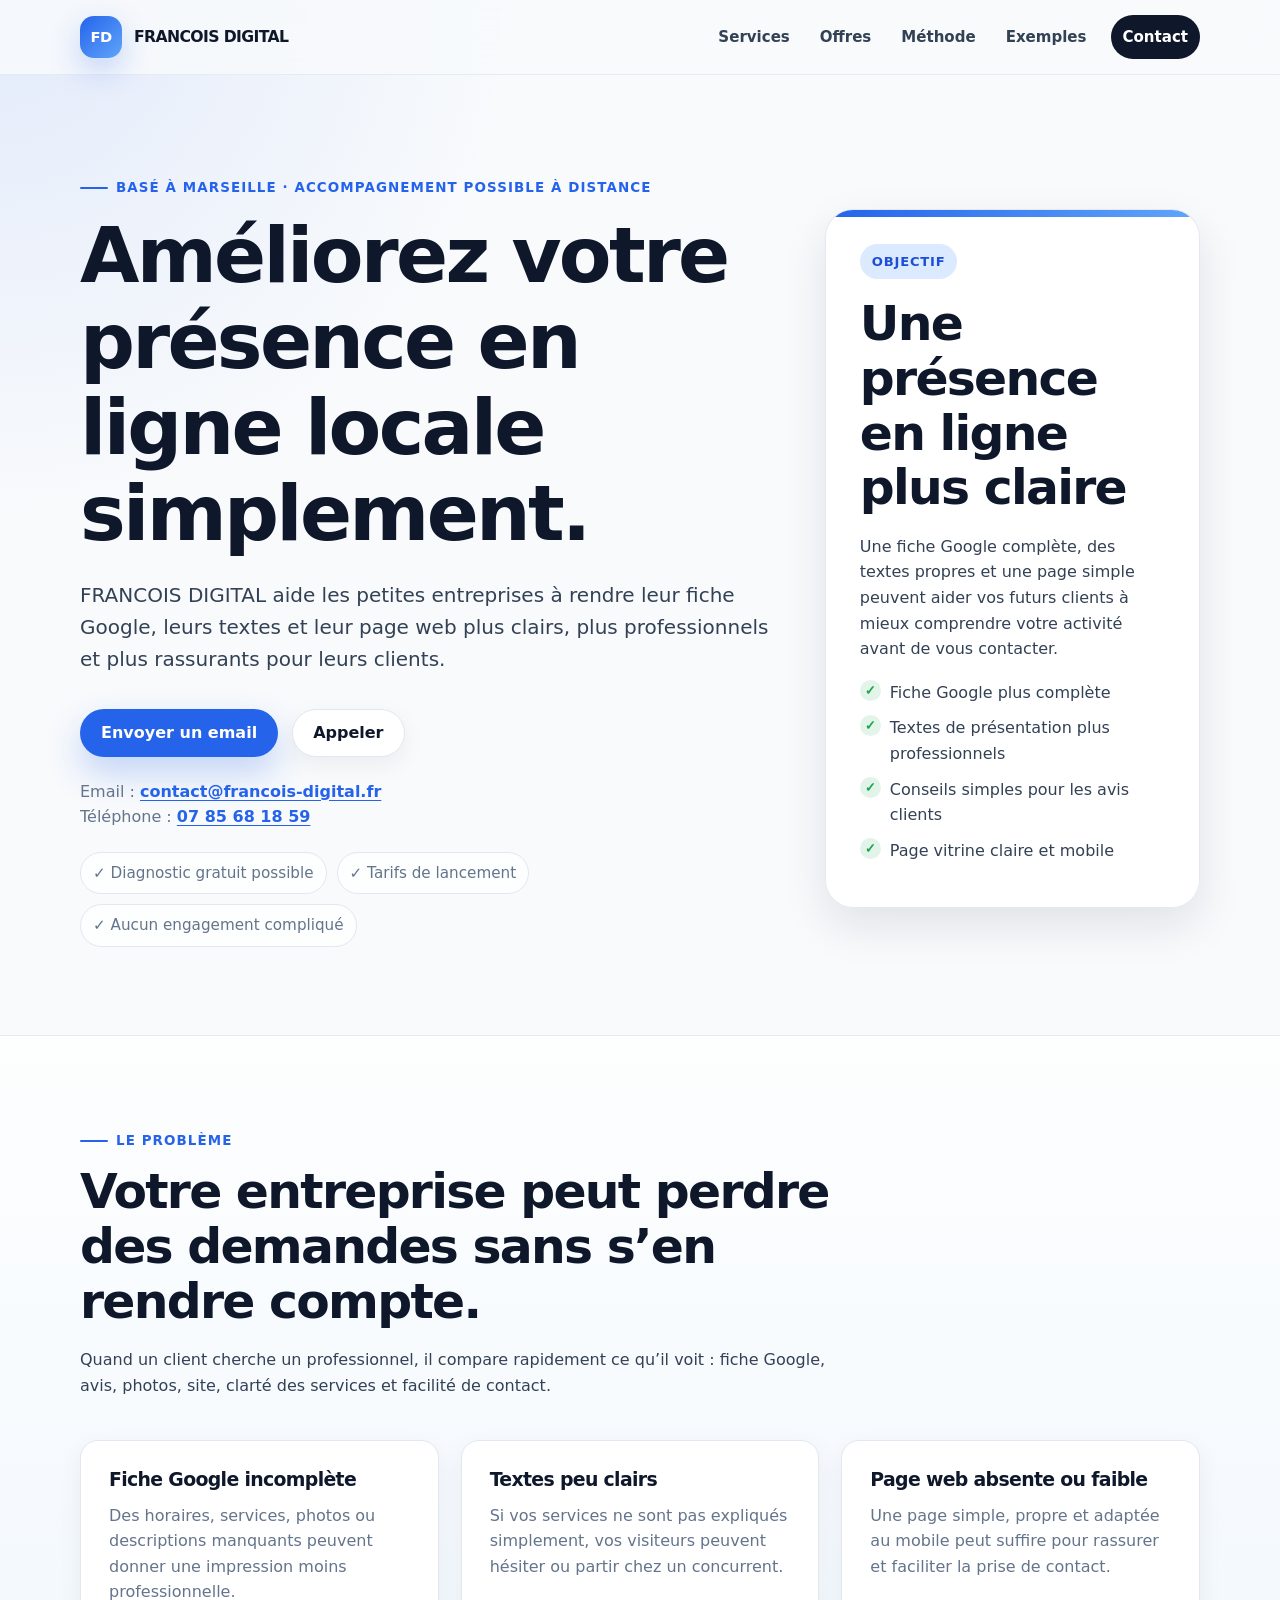
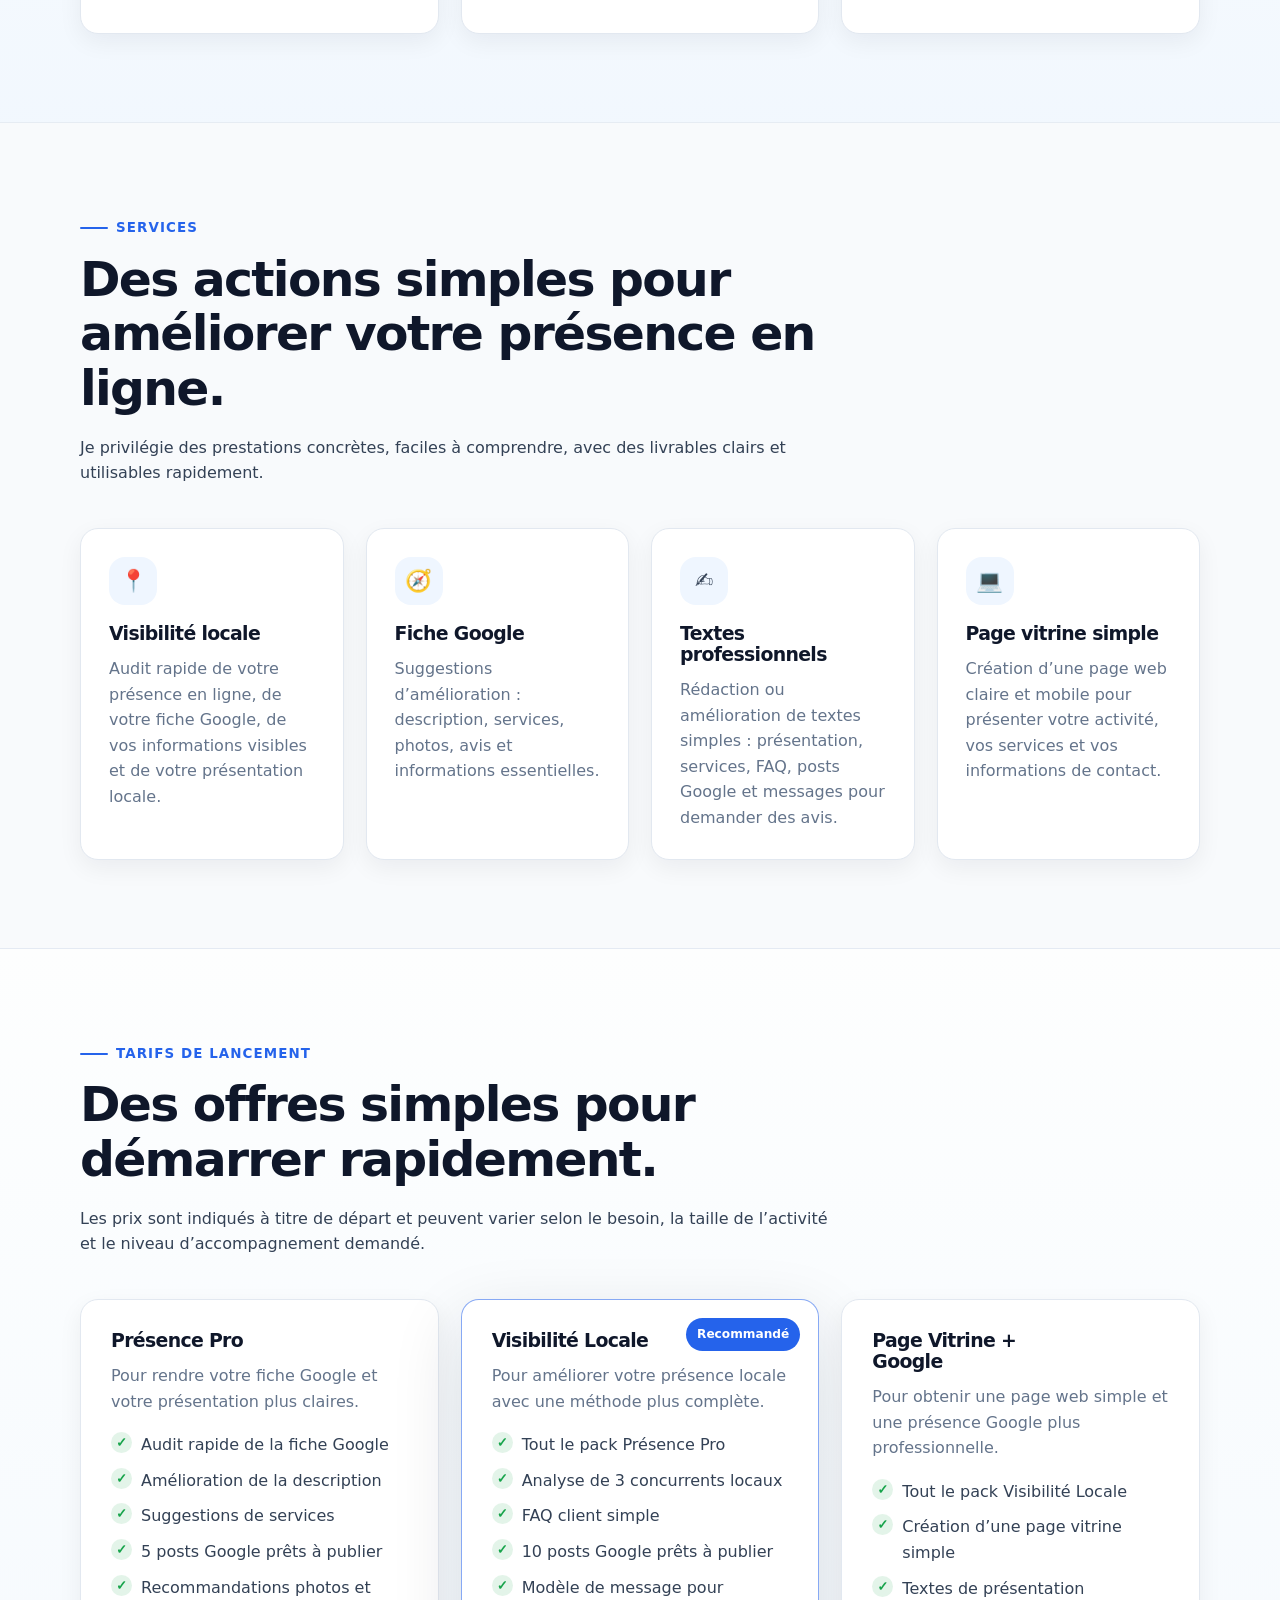
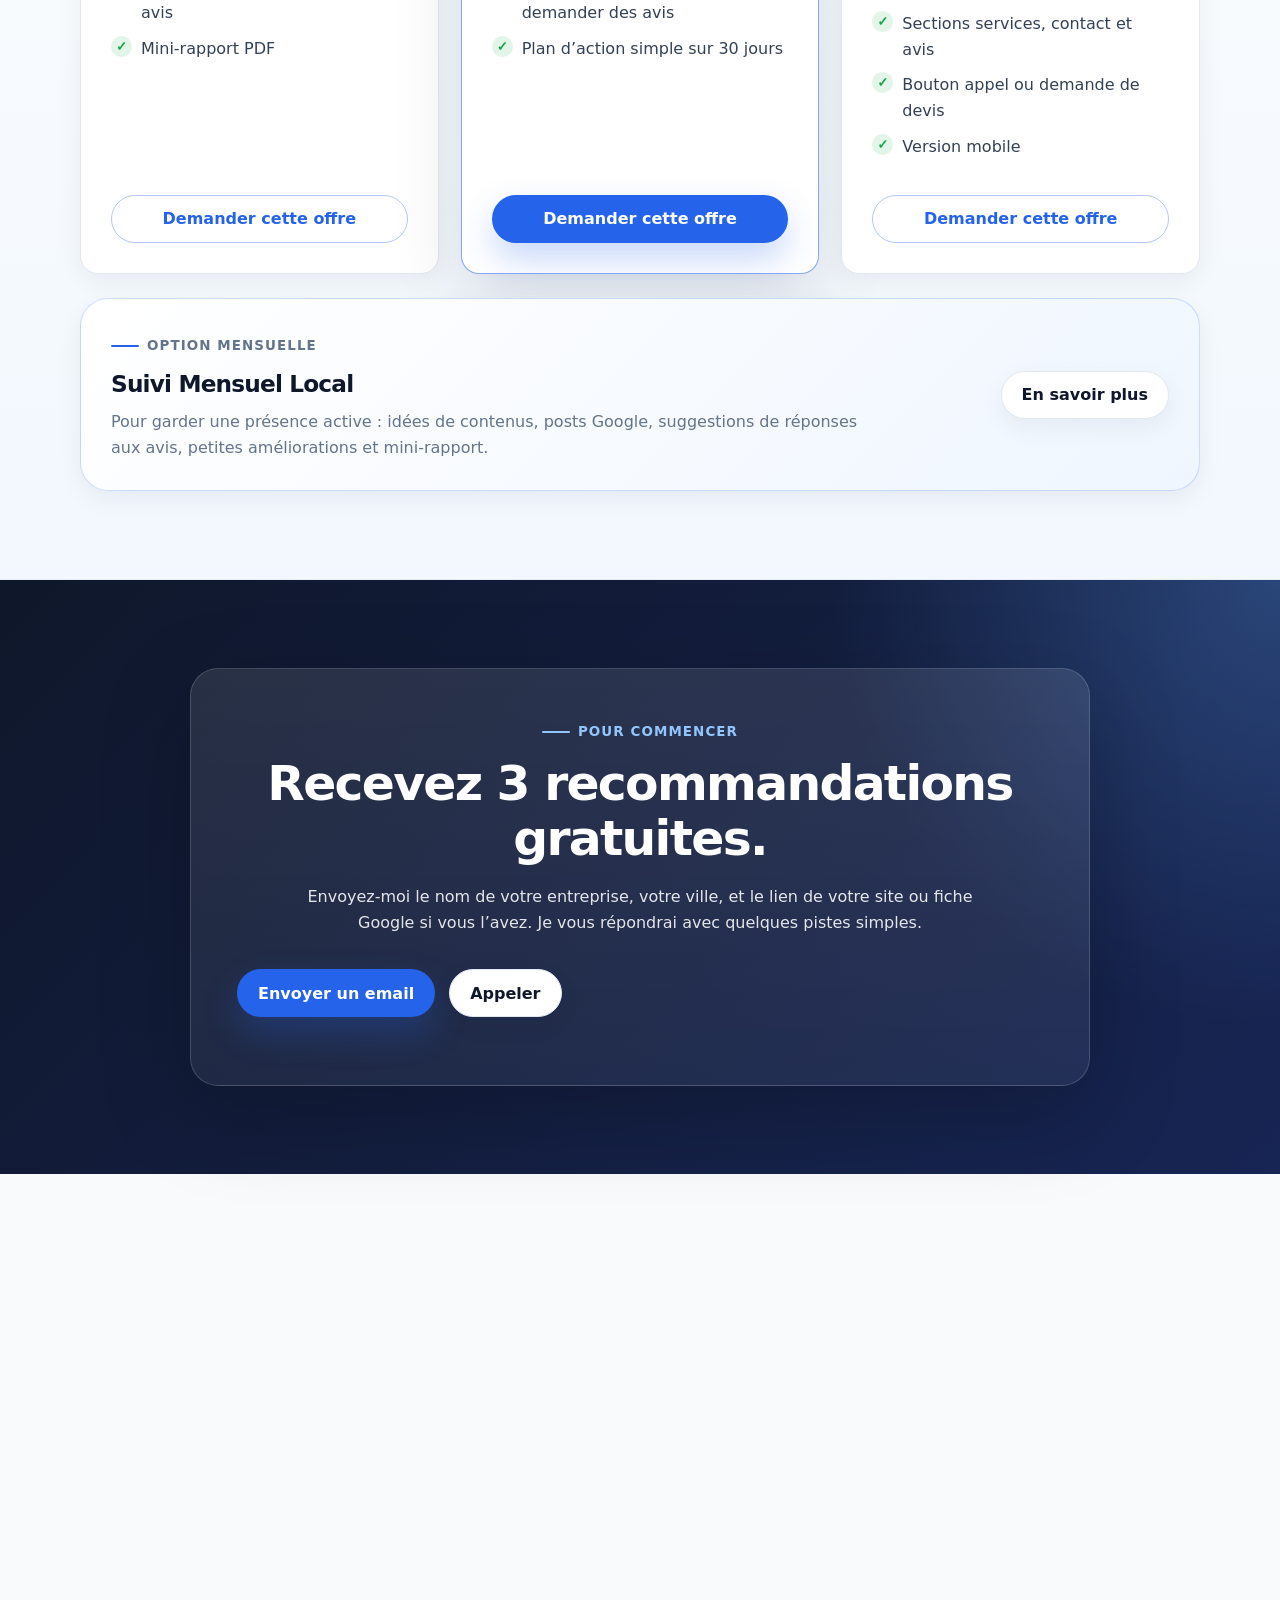
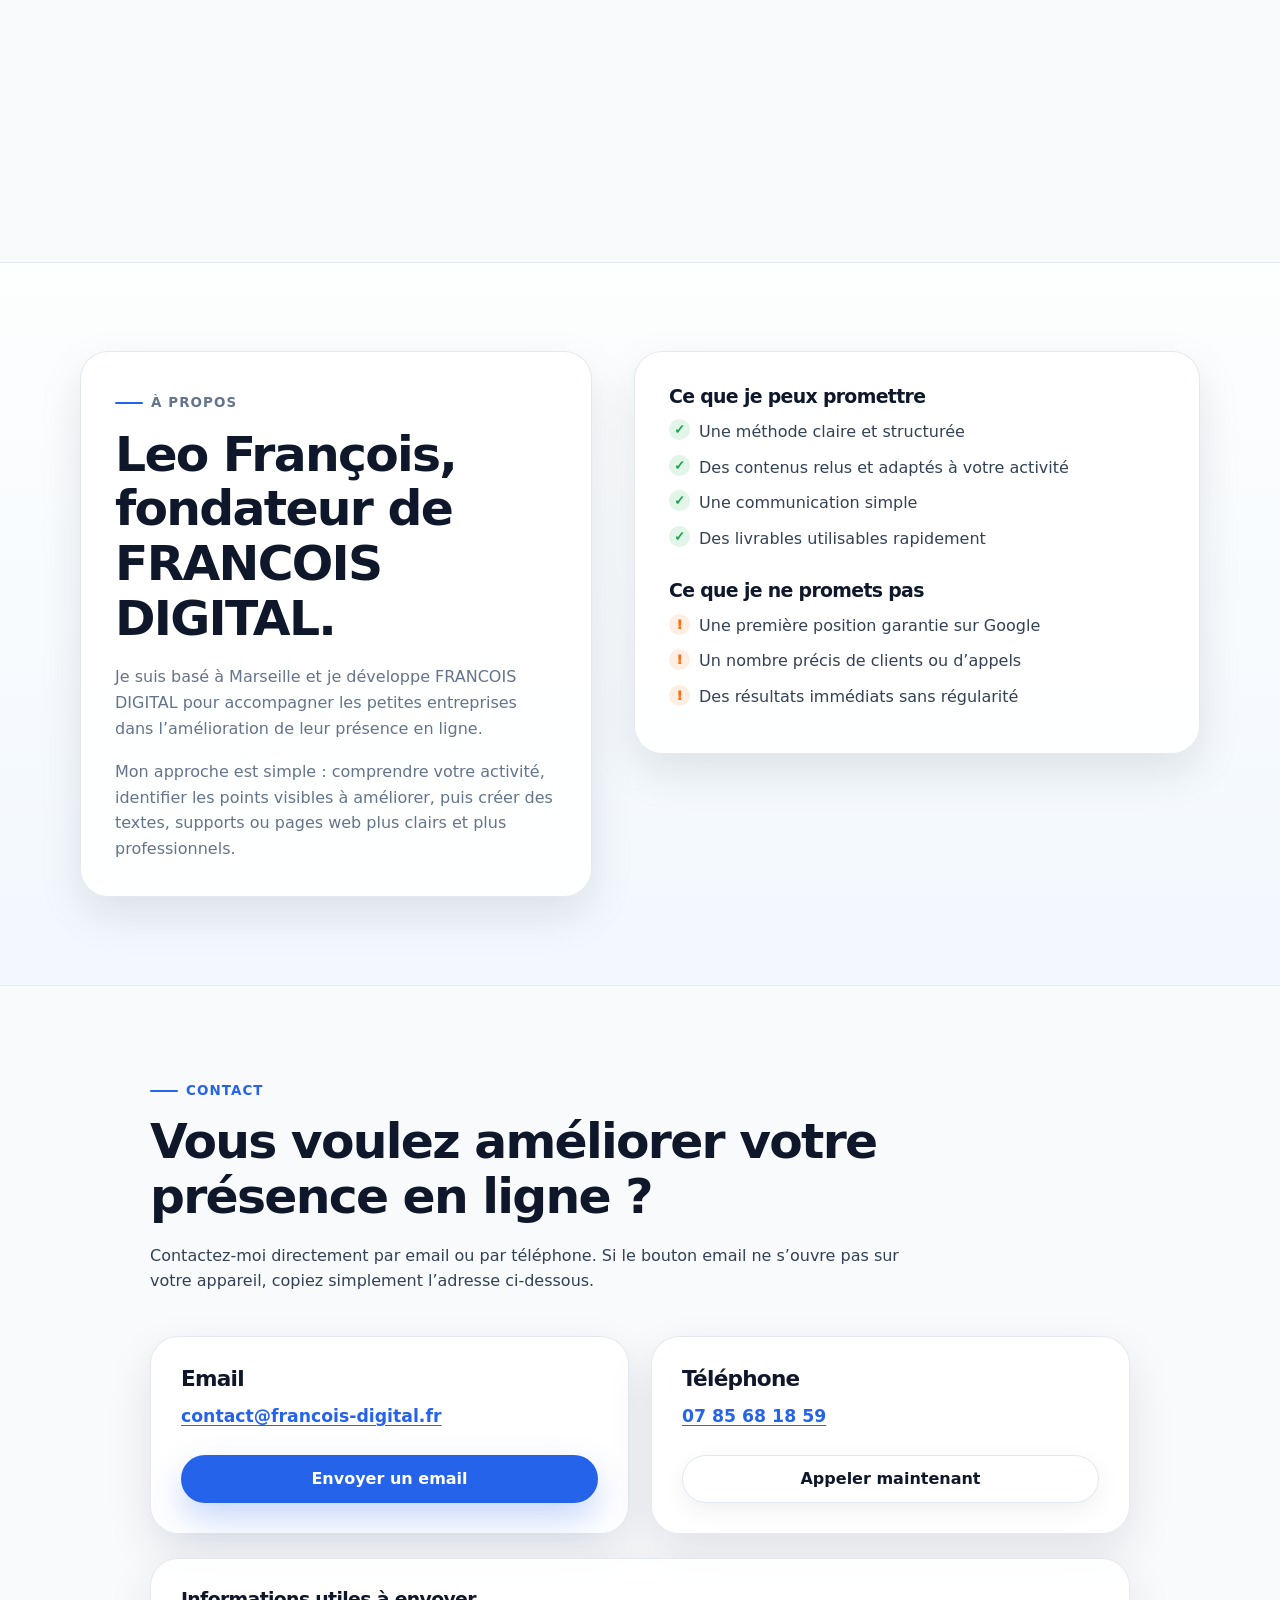
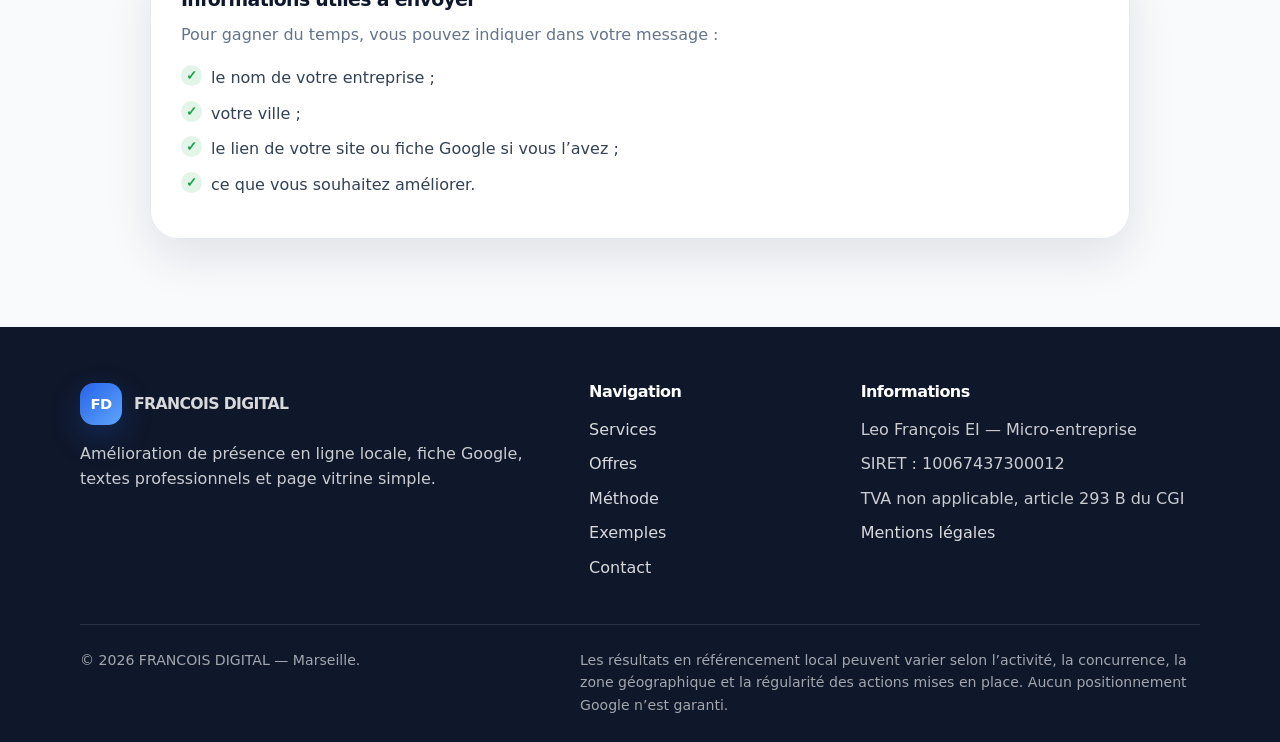
==== index.html @ fc45b823 "Add files via upload" ====
<!DOCTYPE html>
<html lang="fr">
<head>
  <meta charset="UTF-8" />
  <meta name="viewport" content="width=device-width, initial-scale=1.0" />

  <title>FRANCOIS DIGITAL — Présence en ligne locale à Marseille</title>

  <meta
    name="description"
    content="FRANCOIS DIGITAL aide les petites entreprises à améliorer leur présence en ligne locale : fiche Google, textes professionnels et page vitrine simple."
  />

  <meta
    name="keywords"
    content="FRANCOIS DIGITAL, visibilité locale Marseille, fiche Google Marseille, page vitrine Marseille, présence en ligne locale"
  />

  <meta name="author" content="Leo François EI - FRANCOIS DIGITAL" />
  <meta name="robots" content="index, follow" />

  <meta property="og:title" content="FRANCOIS DIGITAL — Présence en ligne locale" />
  <meta
    property="og:description"
    content="Fiche Google, textes professionnels et page vitrine simple pour petites entreprises."
  />
  <meta property="og:type" content="website" />
  <meta property="og:url" content="https://francois-digital.fr/" />
  <meta property="og:locale" content="fr_FR" />

  <link rel="canonical" href="https://francois-digital.fr/" />
  <link rel="stylesheet" href="style.css" />

  <script type="application/ld+json">
  {
    "@context": "https://schema.org",
    "@type": "ProfessionalService",
    "name": "FRANCOIS DIGITAL",
    "legalName": "Leo François EI",
    "url": "https://francois-digital.fr/",
    "email": "contact@francois-digital.fr",
    "telephone": "+33785681859",
    "address": {
      "@type": "PostalAddress",
      "addressLocality": "Marseille",
      "addressCountry": "FR"
    },
    "areaServed": [
      "Marseille",
      "Aix-en-Provence",
      "Aubagne",
      "France"
    ],
    "description": "FRANCOIS DIGITAL aide les petites entreprises à améliorer leur présence en ligne locale avec une fiche Google plus claire, des textes professionnels et une page vitrine simple.",
    "founder": {
      "@type": "Person",
      "name": "Leo François"
    },
    "priceRange": "€€"
  }
  </script>
</head>

<body>
  <header class="site-header" id="top">
    <div class="container header-content">
      <a href="#top" class="brand" aria-label="Retour en haut de page">
        <span class="brand-mark">FD</span>
        <span class="brand-text">FRANCOIS DIGITAL</span>
      </a>

      <button class="nav-toggle" aria-label="Ouvrir le menu" aria-expanded="false">
        <span></span>
        <span></span>
        <span></span>
      </button>

      <nav class="site-nav" aria-label="Navigation principale">
        <a href="#services">Services</a>
        <a href="#offres">Offres</a>
        <a href="#methode">Méthode</a>
        <a href="exemples.html">Exemples</a>
        <a href="#contact" class="nav-cta">Contact</a>
      </nav>
    </div>
  </header>

  <main>
    <!-- HERO -->
    <section class="hero section">
      <div class="container hero-grid">
        <div class="hero-content reveal">
          <p class="eyebrow">Basé à Marseille · Accompagnement possible à distance</p>

          <h1>Améliorez votre présence en ligne locale simplement.</h1>

          <p class="hero-subtitle">
            FRANCOIS DIGITAL aide les petites entreprises à rendre leur fiche Google,
            leurs textes et leur page web plus clairs, plus professionnels et plus rassurants
            pour leurs clients.
          </p>

          <div class="hero-actions">
            <a
              class="btn btn-primary"
              href="mailto:contact@francois-digital.fr"
            >
              Envoyer un email
            </a>

            <a
              class="btn btn-secondary"
              href="tel:+33785681859"
            >
              Appeler
            </a>
          </div>

          <p class="simple-contact">
            Email :
            <a href="mailto:contact@francois-digital.fr">contact@francois-digital.fr</a>
            <br />
            Téléphone :
            <a href="tel:+33785681859">07 85 68 18 59</a>
          </p>

          <div class="hero-note">
            <span>✓ Diagnostic gratuit possible</span>
            <span>✓ Tarifs de lancement</span>
            <span>✓ Aucun engagement compliqué</span>
          </div>
        </div>

        <div class="hero-card reveal">
          <div class="card-label">Objectif</div>

          <h2>Une présence en ligne plus claire</h2>

          <p>
            Une fiche Google complète, des textes propres et une page simple peuvent aider
            vos futurs clients à mieux comprendre votre activité avant de vous contacter.
          </p>

          <ul class="check-list">
            <li>Fiche Google plus complète</li>
            <li>Textes de présentation plus professionnels</li>
            <li>Conseils simples pour les avis clients</li>
            <li>Page vitrine claire et mobile</li>
          </ul>
        </div>
      </div>
    </section>

    <!-- PROBLEMES -->
    <section class="section section-light" id="problemes">
      <div class="container">
        <div class="section-heading reveal">
          <p class="eyebrow">Le problème</p>

          <h2>Votre entreprise peut perdre des demandes sans s’en rendre compte.</h2>

          <p>
            Quand un client cherche un professionnel, il compare rapidement ce qu’il voit :
            fiche Google, avis, photos, site, clarté des services et facilité de contact.
          </p>
        </div>

        <div class="grid-3">
          <article class="info-card reveal">
            <h3>Fiche Google incomplète</h3>
            <p>
              Des horaires, services, photos ou descriptions manquants peuvent donner
              une impression moins professionnelle.
            </p>
          </article>

          <article class="info-card reveal">
            <h3>Textes peu clairs</h3>
            <p>
              Si vos services ne sont pas expliqués simplement, vos visiteurs peuvent
              hésiter ou partir chez un concurrent.
            </p>
          </article>

          <article class="info-card reveal">
            <h3>Page web absente ou faible</h3>
            <p>
              Une page simple, propre et adaptée au mobile peut suffire pour rassurer
              et faciliter la prise de contact.
            </p>
          </article>
        </div>
      </div>
    </section>

    <!-- SERVICES -->
    <section class="section" id="services">
      <div class="container">
        <div class="section-heading reveal">
          <p class="eyebrow">Services</p>

          <h2>Des actions simples pour améliorer votre présence en ligne.</h2>

          <p>
            Je privilégie des prestations concrètes, faciles à comprendre,
            avec des livrables clairs et utilisables rapidement.
          </p>
        </div>

        <div class="services-grid">
          <article class="service-card reveal">
            <div class="icon">📍</div>
            <h3>Visibilité locale</h3>
            <p>
              Audit rapide de votre présence en ligne, de votre fiche Google,
              de vos informations visibles et de votre présentation locale.
            </p>
          </article>

          <article class="service-card reveal">
            <div class="icon">🧭</div>
            <h3>Fiche Google</h3>
            <p>
              Suggestions d’amélioration : description, services, photos, avis
              et informations essentielles.
            </p>
          </article>

          <article class="service-card reveal">
            <div class="icon">✍️</div>
            <h3>Textes professionnels</h3>
            <p>
              Rédaction ou amélioration de textes simples : présentation,
              services, FAQ, posts Google et messages pour demander des avis.
            </p>
          </article>

          <article class="service-card reveal">
            <div class="icon">💻</div>
            <h3>Page vitrine simple</h3>
            <p>
              Création d’une page web claire et mobile pour présenter votre activité,
              vos services et vos informations de contact.
            </p>
          </article>
        </div>
      </div>
    </section>

    <!-- OFFRES -->
    <section class="section section-light" id="offres">
      <div class="container">
        <div class="section-heading reveal">
          <p class="eyebrow">Tarifs de lancement</p>

          <h2>Des offres simples pour démarrer rapidement.</h2>

          <p>
            Les prix sont indiqués à titre de départ et peuvent varier selon le besoin,
            la taille de l’activité et le niveau d’accompagnement demandé.
          </p>
        </div>

        <div class="pricing-grid">
          <article class="pricing-card reveal">
            <div class="pricing-top">
              <h3>Présence Pro</h3>
              <p class="price"></p>
            </div>

            <p class="pricing-description">
              Pour rendre votre fiche Google et votre présentation plus claires.
            </p>

            <ul class="check-list">
              <li>Audit rapide de la fiche Google</li>
              <li>Amélioration de la description</li>
              <li>Suggestions de services</li>
              <li>5 posts Google prêts à publier</li>
              <li>Recommandations photos et avis</li>
              <li>Mini-rapport PDF</li>
            </ul>

            <a class="btn btn-outline" href="mailto:contact@francois-digital.fr">
              Demander cette offre
            </a>
          </article>

          <article class="pricing-card featured reveal">
            <div class="badge">Recommandé</div>

            <div class="pricing-top">
              <h3>Visibilité Locale</h3>
              <p class="price"></p>
            </div>

            <p class="pricing-description">
              Pour améliorer votre présence locale avec une méthode plus complète.
            </p>

            <ul class="check-list">
              <li>Tout le pack Présence Pro</li>
              <li>Analyse de 3 concurrents locaux</li>
              <li>FAQ client simple</li>
              <li>10 posts Google prêts à publier</li>
              <li>Modèle de message pour demander des avis</li>
              <li>Plan d’action simple sur 30 jours</li>
            </ul>

            <a class="btn btn-primary" href="mailto:contact@francois-digital.fr">
              Demander cette offre
            </a>
          </article>

          <article class="pricing-card reveal">
            <div class="pricing-top">
              <h3>Page Vitrine + Google</h3>
              <p class="price"></p>
            </div>

            <p class="pricing-description">
              Pour obtenir une page web simple et une présence Google plus professionnelle.
            </p>

            <ul class="check-list">
              <li>Tout le pack Visibilité Locale</li>
              <li>Création d’une page vitrine simple</li>
              <li>Textes de présentation</li>
              <li>Sections services, contact et avis</li>
              <li>Bouton appel ou demande de devis</li>
              <li>Version mobile</li>
            </ul>

            <a class="btn btn-outline" href="mailto:contact@francois-digital.fr">
              Demander cette offre
            </a>
          </article>
        </div>

        <div class="subscription-card reveal">
          <div>
            <p class="eyebrow">Option mensuelle</p>

            <h3>Suivi Mensuel Local</h3>

            <p>
              Pour garder une présence active : idées de contenus, posts Google,
              suggestions de réponses aux avis, petites améliorations et mini-rapport.
            </p>
          </div>

          <a class="btn btn-secondary" href="mailto:contact@francois-digital.fr">
            En savoir plus
          </a>
        </div>
      </div>
    </section>

    <!-- DIAGNOSTIC -->
    <section class="section cta-section" id="diagnostic">
      <div class="container">
        <div class="cta-box reveal">
          <p class="eyebrow">Pour commencer</p>

          <h2>Recevez 3 recommandations gratuites.</h2>

          <p>
            Envoyez-moi le nom de votre entreprise, votre ville, et le lien de votre site
            ou fiche Google si vous l’avez. Je vous répondrai avec quelques pistes simples.
          </p>

          <div class="cta-actions">
            <a class="btn btn-primary" href="mailto:contact@francois-digital.fr">
              Envoyer un email
            </a>

            <a class="btn btn-secondary" href="tel:+33785681859">
              Appeler
            </a>
          </div>
        </div>
      </div>
    </section>

    <!-- METHODE -->
    <section class="section" id="methode">
      <div class="container">
        <div class="section-heading reveal">
          <p class="eyebrow">Méthode</p>

          <h2>Une méthode simple et transparente.</h2>

          <p>
            L’objectif est de produire des livrables clairs, utiles et vérifiés,
            sans jargon inutile.
          </p>
        </div>

        <div class="steps">
          <article class="step reveal">
            <span>1</span>
            <h3>Diagnostic</h3>
            <p>
              J’observe votre présence en ligne : fiche Google, site, textes, avis
              et informations visibles.
            </p>
          </article>

          <article class="step reveal">
            <span>2</span>
            <h3>Recommandations</h3>
            <p>
              Je propose des améliorations simples : textes, structure, informations,
              avis, photos ou page vitrine.
            </p>
          </article>

          <article class="step reveal">
            <span>3</span>
            <h3>Production</h3>
            <p>
              Je prépare les contenus avec des outils digitaux, puis je vérifie
              manuellement la clarté et la cohérence.
            </p>
          </article>

          <article class="step reveal">
            <span>4</span>
            <h3>Livraison</h3>
            <p>
              Vous recevez des éléments prêts à utiliser : textes, posts, rapport,
              plan d’action ou page vitrine selon l’offre.
            </p>
          </article>
        </div>
      </div>
    </section>

    <!-- A PROPOS -->
    <section class="section section-light" id="apropos">
      <div class="container about-grid">
        <div class="about-card reveal">
          <p class="eyebrow">À propos</p>

          <h2>Leo François, fondateur de FRANCOIS DIGITAL.</h2>

          <p>
            Je suis basé à Marseille et je développe FRANCOIS DIGITAL pour accompagner
            les petites entreprises dans l’amélioration de leur présence en ligne.
          </p>

          <p>
            Mon approche est simple : comprendre votre activité, identifier les points
            visibles à améliorer, puis créer des textes, supports ou pages web plus clairs
            et plus professionnels.
          </p>
        </div>

        <div class="promise-card reveal">
          <h3>Ce que je peux promettre</h3>

          <ul class="check-list">
            <li>Une méthode claire et structurée</li>
            <li>Des contenus relus et adaptés à votre activité</li>
            <li>Une communication simple</li>
            <li>Des livrables utilisables rapidement</li>
          </ul>

          <h3>Ce que je ne promets pas</h3>

          <ul class="warning-list">
            <li>Une première position garantie sur Google</li>
            <li>Un nombre précis de clients ou d’appels</li>
            <li>Des résultats immédiats sans régularité</li>
          </ul>
        </div>
      </div>
    </section>

    <!-- CONTACT -->
    <section class="section" id="contact">
      <div class="container contact-simple">
        <div class="section-heading reveal">
          <p class="eyebrow">Contact</p>

          <h2>Vous voulez améliorer votre présence en ligne ?</h2>

          <p>
            Contactez-moi directement par email ou par téléphone. Si le bouton email
            ne s’ouvre pas sur votre appareil, copiez simplement l’adresse ci-dessous.
          </p>
        </div>

        <div class="contact-cards">
          <article class="contact-card reveal">
            <h3>Email</h3>

            <p>
              <a href="mailto:contact@francois-digital.fr">
                contact@francois-digital.fr
              </a>
            </p>

            <a class="btn btn-primary" href="mailto:contact@francois-digital.fr">
              Envoyer un email
            </a>
          </article>

          <article class="contact-card reveal">
            <h3>Téléphone</h3>

            <p>
              <a href="tel:+33785681859">
                07 85 68 18 59
              </a>
            </p>

            <a class="btn btn-secondary" href="tel:+33785681859">
              Appeler maintenant
            </a>
          </article>
        </div>

        <div class="email-help reveal">
          <h3>Informations utiles à envoyer</h3>

          <p>
            Pour gagner du temps, vous pouvez indiquer dans votre message :
          </p>

          <ul class="check-list">
            <li>le nom de votre entreprise ;</li>
            <li>votre ville ;</li>
            <li>le lien de votre site ou fiche Google si vous l’avez ;</li>
            <li>ce que vous souhaitez améliorer.</li>
          </ul>
        </div>
      </div>
    </section>
  </main>

  <footer class="site-footer">
    <div class="container footer-grid">
      <div>
        <a href="#top" class="brand footer-brand">
          <span class="brand-mark">FD</span>
          <span class="brand-text">FRANCOIS DIGITAL</span>
        </a>

        <p>
          Amélioration de présence en ligne locale, fiche Google,
          textes professionnels et page vitrine simple.
        </p>
      </div>

      <div>
        <h3>Navigation</h3>

        <ul>
          <li><a href="#services">Services</a></li>
          <li><a href="#offres">Offres</a></li>
          <li><a href="#methode">Méthode</a></li>
          <li><a href="exemples.html">Exemples</a></li>
          <li><a href="#contact">Contact</a></li>
        </ul>
      </div>

      <div>
        <h3>Informations</h3>

        <ul>
          <li>Leo François EI — Micro-entreprise</li>
          <li>SIRET : 10067437300012</li>
          <li>TVA non applicable, article 293 B du CGI</li>
          <li><a href="mentions-legales.html">Mentions légales</a></li>
        </ul>
      </div>
    </div>

    <div class="container footer-bottom">
      <p>
        © 2026 FRANCOIS DIGITAL — Marseille.
      </p>

      <p>
        Les résultats en référencement local peuvent varier selon l’activité,
        la concurrence, la zone géographique et la régularité des actions mises en place.
        Aucun positionnement Google n’est garanti.
      </p>
    </div>
  </footer>

  <button class="back-to-top" aria-label="Retour en haut de page">
    ↑
  </button>

  <script src="script.js"></script>
</body>
</html>
---- style.css ----
/* ================================
   FRANCOIS DIGITAL — style.css simplifié
   Site vitrine léger : email + appel uniquement
   ================================ */

/* ---------- Variables ---------- */

:root {
  --color-bg: #f8fafc;
  --color-surface: #ffffff;
  --color-surface-soft: #eff6ff;
  --color-primary: #2563eb;
  --color-primary-dark: #1d4ed8;
  --color-primary-soft: #dbeafe;
  --color-dark: #0f172a;
  --color-text: #334155;
  --color-muted: #64748b;
  --color-border: #e2e8f0;
  --color-warning: #f97316;
  --color-success: #16a34a;

  --shadow-sm: 0 8px 24px rgba(15, 23, 42, 0.06);
  --shadow-md: 0 18px 45px rgba(15, 23, 42, 0.1);
  --shadow-lg: 0 24px 70px rgba(15, 23, 42, 0.14);

  --radius-sm: 12px;
  --radius-md: 18px;
  --radius-lg: 28px;
  --radius-pill: 999px;

  --container: 1120px;
  --transition: 180ms ease;
}

/* ---------- Reset simple ---------- */

*,
*::before,
*::after {
  box-sizing: border-box;
}

html {
  scroll-behavior: smooth;
  -webkit-text-size-adjust: 100%;
}

body {
  margin: 0;
  font-family:
    Inter,
    ui-sans-serif,
    system-ui,
    -apple-system,
    BlinkMacSystemFont,
    "Segoe UI",
    Roboto,
    Arial,
    sans-serif;
  background:
    radial-gradient(circle at top left, rgba(37, 99, 235, 0.1), transparent 32rem),
    var(--color-bg);
  color: var(--color-text);
  line-height: 1.6;
  font-size: 16px;
}

img,
svg,
video,
canvas {
  max-width: 100%;
  display: block;
}

button,
input,
textarea {
  font: inherit;
}

button {
  cursor: pointer;
}

a {
  color: inherit;
  text-decoration: none;
}

p,
h1,
h2,
h3,
ul {
  margin-top: 0;
}

p:last-child,
ul:last-child {
  margin-bottom: 0;
}

::selection {
  background: var(--color-primary);
  color: #ffffff;
}

/* ---------- Layout global ---------- */

.container {
  width: min(100% - 32px, var(--container));
  margin-inline: auto;
}

.section {
  padding: 88px 0;
}

.section-light {
  background:
    linear-gradient(180deg, rgba(255, 255, 255, 0.7), rgba(239, 246, 255, 0.7));
  border-top: 1px solid rgba(226, 232, 240, 0.8);
  border-bottom: 1px solid rgba(226, 232, 240, 0.8);
}

.section-heading {
  max-width: 760px;
  margin-bottom: 42px;
}

.eyebrow {
  display: inline-flex;
  align-items: center;
  gap: 8px;
  margin-bottom: 14px;
  color: var(--color-primary);
  font-size: 0.84rem;
  font-weight: 800;
  text-transform: uppercase;
  letter-spacing: 0.08em;
}

.eyebrow::before {
  content: "";
  width: 28px;
  height: 2px;
  border-radius: var(--radius-pill);
  background: var(--color-primary);
}

h1,
h2,
h3 {
  color: var(--color-dark);
  line-height: 1.12;
  letter-spacing: -0.035em;
}

h1 {
  margin-bottom: 22px;
  font-size: clamp(2.35rem, 7vw, 4.8rem);
  max-width: 860px;
}

h2 {
  margin-bottom: 18px;
  font-size: clamp(1.9rem, 4vw, 3.05rem);
}

h3 {
  margin-bottom: 12px;
  font-size: 1.18rem;
}

p {
  margin-bottom: 18px;
}

strong {
  color: var(--color-dark);
}

/* ---------- Header ---------- */

.site-header {
  position: sticky;
  top: 0;
  z-index: 50;
  background: rgba(248, 250, 252, 0.88);
  border-bottom: 1px solid rgba(226, 232, 240, 0.85);
  backdrop-filter: blur(18px);
  -webkit-backdrop-filter: blur(18px);
}

.header-content {
  min-height: 74px;
  display: flex;
  align-items: center;
  justify-content: space-between;
  gap: 24px;
}

.brand {
  display: inline-flex;
  align-items: center;
  gap: 12px;
  color: var(--color-dark);
  font-weight: 900;
  letter-spacing: -0.04em;
}

.brand-mark {
  width: 42px;
  height: 42px;
  display: grid;
  place-items: center;
  flex: 0 0 auto;
  border-radius: 14px;
  background: linear-gradient(135deg, var(--color-primary), #60a5fa);
  color: #ffffff;
  font-size: 0.92rem;
  box-shadow: 0 12px 30px rgba(37, 99, 235, 0.25);
}

.brand-text {
  font-size: 0.98rem;
  white-space: nowrap;
}

.site-nav {
  display: flex;
  align-items: center;
  gap: 6px;
}

.site-nav a {
  padding: 10px 12px;
  border-radius: var(--radius-pill);
  color: var(--color-text);
  font-size: 0.94rem;
  font-weight: 700;
  transition:
    color var(--transition),
    background var(--transition);
}

.site-nav a:hover,
.site-nav a:focus-visible {
  color: var(--color-primary);
  background: var(--color-primary-soft);
  outline: none;
}

.site-nav .nav-cta {
  margin-left: 6px;
  background: var(--color-dark);
  color: #ffffff;
}

.site-nav .nav-cta:hover,
.site-nav .nav-cta:focus-visible {
  background: var(--color-primary);
  color: #ffffff;
}

/* ---------- Menu mobile ---------- */

.nav-toggle {
  display: none;
  width: 46px;
  height: 46px;
  border: 1px solid var(--color-border);
  border-radius: 14px;
  background: var(--color-surface);
  padding: 10px;
  box-shadow: var(--shadow-sm);
}

.nav-toggle span {
  display: block;
  width: 100%;
  height: 2px;
  margin: 5px 0;
  border-radius: var(--radius-pill);
  background: var(--color-dark);
  transition:
    transform var(--transition),
    opacity var(--transition);
}

.nav-toggle.is-open span:nth-child(1) {
  transform: translateY(7px) rotate(45deg);
}

.nav-toggle.is-open span:nth-child(2) {
  opacity: 0;
}

.nav-toggle.is-open span:nth-child(3) {
  transform: translateY(-7px) rotate(-45deg);
}

/* ---------- Boutons ---------- */

.btn {
  display: inline-flex;
  align-items: center;
  justify-content: center;
  min-height: 48px;
  padding: 13px 20px;
  border: 1px solid transparent;
  border-radius: var(--radius-pill);
  font-weight: 850;
  line-height: 1.1;
  text-align: center;
  transition:
    transform var(--transition),
    box-shadow var(--transition),
    background var(--transition),
    border-color var(--transition),
    color var(--transition);
}

.btn:hover,
.btn:focus-visible {
  transform: translateY(-2px);
  outline: none;
}

.btn-primary {
  background: var(--color-primary);
  color: #ffffff;
  box-shadow: 0 16px 34px rgba(37, 99, 235, 0.25);
}

.btn-primary:hover,
.btn-primary:focus-visible {
  background: var(--color-primary-dark);
  box-shadow: 0 18px 40px rgba(37, 99, 235, 0.35);
}

.btn-secondary {
  background: var(--color-surface);
  color: var(--color-dark);
  border-color: var(--color-border);
  box-shadow: var(--shadow-sm);
}

.btn-secondary:hover,
.btn-secondary:focus-visible {
  border-color: var(--color-primary);
  color: var(--color-primary);
  box-shadow: var(--shadow-md);
}

.btn-outline {
  background: transparent;
  color: var(--color-primary);
  border-color: rgba(37, 99, 235, 0.35);
}

.btn-outline:hover,
.btn-outline:focus-visible {
  background: var(--color-primary);
  color: #ffffff;
  border-color: var(--color-primary);
}

/* ---------- Hero ---------- */

.hero {
  padding: 96px 0 88px;
}

.hero-grid {
  display: grid;
  grid-template-columns: minmax(0, 1.3fr) minmax(320px, 0.7fr);
  gap: 48px;
  align-items: center;
}

.hero-subtitle {
  max-width: 720px;
  color: var(--color-text);
  font-size: clamp(1.04rem, 2vw, 1.25rem);
}

.hero-actions,
.cta-actions {
  display: flex;
  flex-wrap: wrap;
  gap: 14px;
  margin: 34px 0 22px;
}

.simple-contact {
  margin: 0 0 22px;
  color: var(--color-muted);
}

.simple-contact a {
  color: var(--color-primary);
  font-weight: 800;
  text-decoration: underline;
  text-underline-offset: 3px;
}

.hero-note {
  display: flex;
  flex-wrap: wrap;
  gap: 10px;
  color: var(--color-muted);
  font-size: 0.95rem;
}

.hero-note span {
  display: inline-flex;
  align-items: center;
  padding: 8px 12px;
  border: 1px solid var(--color-border);
  border-radius: var(--radius-pill);
  background: rgba(255, 255, 255, 0.78);
}

.hero-card,
.about-card,
.promise-card,
.cta-box,
.contact-card,
.email-help {
  border: 1px solid rgba(226, 232, 240, 0.92);
  background: rgba(255, 255, 255, 0.9);
  border-radius: var(--radius-lg);
  box-shadow: var(--shadow-md);
}

.hero-card {
  position: relative;
  overflow: hidden;
  padding: 34px;
}

.hero-card::before {
  content: "";
  position: absolute;
  inset: 0 0 auto 0;
  height: 7px;
  background: linear-gradient(90deg, var(--color-primary), #60a5fa);
}

.card-label {
  display: inline-flex;
  margin-bottom: 18px;
  padding: 7px 12px;
  border-radius: var(--radius-pill);
  background: var(--color-primary-soft);
  color: var(--color-primary-dark);
  font-size: 0.82rem;
  font-weight: 850;
  text-transform: uppercase;
  letter-spacing: 0.06em;
}

/* ---------- Cards générales ---------- */

.grid-3 {
  display: grid;
  grid-template-columns: repeat(3, 1fr);
  gap: 22px;
}

.info-card,
.service-card,
.pricing-card,
.step {
  border: 1px solid var(--color-border);
  background: var(--color-surface);
  border-radius: var(--radius-md);
  box-shadow: var(--shadow-sm);
}

.info-card {
  padding: 28px;
}

.info-card p {
  color: var(--color-muted);
}

.services-grid {
  display: grid;
  grid-template-columns: repeat(4, 1fr);
  gap: 22px;
}

.service-card {
  padding: 28px;
  transition:
    transform var(--transition),
    box-shadow var(--transition),
    border-color var(--transition);
}

.service-card:hover {
  transform: translateY(-4px);
  border-color: rgba(37, 99, 235, 0.35);
  box-shadow: var(--shadow-md);
}

.service-card .icon {
  width: 48px;
  height: 48px;
  display: grid;
  place-items: center;
  margin-bottom: 18px;
  border-radius: 16px;
  background: var(--color-surface-soft);
  font-size: 1.35rem;
}

.service-card p {
  color: var(--color-muted);
}

/* ---------- Listes ---------- */

.check-list,
.warning-list {
  padding-left: 0;
  list-style: none;
}

.check-list li,
.warning-list li {
  position: relative;
  margin-bottom: 10px;
  padding-left: 30px;
}

.check-list li::before {
  content: "✓";
  position: absolute;
  left: 0;
  top: 0;
  width: 21px;
  height: 21px;
  display: grid;
  place-items: center;
  border-radius: 50%;
  background: rgba(22, 163, 74, 0.12);
  color: var(--color-success);
  font-size: 0.82rem;
  font-weight: 950;
}

.warning-list li::before {
  content: "!";
  position: absolute;
  left: 0;
  top: 1px;
  width: 21px;
  height: 21px;
  display: grid;
  place-items: center;
  border-radius: 50%;
  background: rgba(249, 115, 22, 0.12);
  color: var(--color-warning);
  font-size: 0.82rem;
  font-weight: 950;
}

/* ---------- Offres ---------- */

.pricing-grid {
  display: grid;
  grid-template-columns: repeat(3, 1fr);
  gap: 22px;
  align-items: stretch;
}

.pricing-card {
  position: relative;
  display: flex;
  flex-direction: column;
  padding: 30px;
}

.pricing-card.featured {
  border-color: rgba(37, 99, 235, 0.55);
  box-shadow: var(--shadow-lg);
  transform: translateY(-8px);
}

.badge {
  position: absolute;
  top: 18px;
  right: 18px;
  padding: 7px 11px;
  border-radius: var(--radius-pill);
  background: var(--color-primary);
  color: #ffffff;
  font-size: 0.76rem;
  font-weight: 850;
}

.pricing-top {
  padding-right: 92px;
}

.price {
  margin-bottom: 18px;
  color: var(--color-primary);
  font-size: 1.65rem;
  font-weight: 950;
  letter-spacing: -0.04em;
}

.pricing-description {
  color: var(--color-muted);
}

.pricing-card .check-list {
  margin-bottom: 26px;
}

.pricing-card .btn {
  margin-top: auto;
}

.subscription-card {
  display: flex;
  align-items: center;
  justify-content: space-between;
  gap: 28px;
  margin-top: 24px;
  padding: 30px;
  border: 1px solid rgba(37, 99, 235, 0.22);
  border-radius: var(--radius-lg);
  background: linear-gradient(135deg, #ffffff, var(--color-surface-soft));
  box-shadow: var(--shadow-sm);
}

.subscription-card h3 {
  font-size: 1.45rem;
}

.subscription-card p {
  max-width: 780px;
  color: var(--color-muted);
}

/* ---------- CTA ---------- */

.cta-section {
  background:
    radial-gradient(circle at top right, rgba(96, 165, 250, 0.28), transparent 28rem),
    linear-gradient(135deg, #0f172a, #172554);
  color: rgba(255, 255, 255, 0.88);
}

.cta-box {
  max-width: 900px;
  margin-inline: auto;
  padding: 46px;
  text-align: center;
  background:
    linear-gradient(180deg, rgba(255, 255, 255, 0.1), rgba(255, 255, 255, 0.06));
  border-color: rgba(255, 255, 255, 0.16);
  box-shadow: 0 28px 90px rgba(0, 0, 0, 0.22);
}

.cta-box .eyebrow {
  color: #93c5fd;
}

.cta-box .eyebrow::before {
  background: #93c5fd;
}

.cta-box h2 {
  color: #ffffff;
}

.cta-box p {
  max-width: 680px;
  margin-inline: auto;
}

.cta-box .btn-secondary {
  background: #ffffff;
}

/* ---------- Méthode ---------- */

.steps {
  display: grid;
  grid-template-columns: repeat(4, 1fr);
  gap: 20px;
}

.step {
  padding: 26px;
}

.step span {
  width: 42px;
  height: 42px;
  display: grid;
  place-items: center;
  margin-bottom: 18px;
  border-radius: 14px;
  background: var(--color-primary);
  color: #ffffff;
  font-weight: 950;
  box-shadow: 0 14px 30px rgba(37, 99, 235, 0.25);
}

.step p {
  color: var(--color-muted);
}

/* ---------- À propos ---------- */

.about-grid {
  display: grid;
  grid-template-columns: 0.95fr 1.05fr;
  gap: 42px;
  align-items: start;
}

.about-card,
.promise-card {
  padding: 34px;
}

.about-card p,
.promise-card p {
  color: var(--color-muted);
}

.promise-card h3:not(:first-child) {
  margin-top: 28px;
}

/* ---------- Contact simple ---------- */

.contact-simple {
  max-width: 980px;
}

.contact-cards {
  display: grid;
  grid-template-columns: repeat(2, 1fr);
  gap: 22px;
  margin-bottom: 24px;
}

.contact-card {
  padding: 30px;
}

.contact-card h3 {
  font-size: 1.35rem;
}

.contact-card p {
  margin-bottom: 24px;
  color: var(--color-muted);
  word-break: break-word;
}

.contact-card p a {
  color: var(--color-primary);
  font-size: 1.08rem;
  font-weight: 900;
  text-decoration: underline;
  text-underline-offset: 3px;
}

.contact-card .btn {
  width: 100%;
}

.email-help {
  padding: 30px;
}

.email-help p {
  color: var(--color-muted);
}

/* ---------- Footer ---------- */

.site-footer {
  padding: 56px 0 26px;
  background: var(--color-dark);
  color: rgba(255, 255, 255, 0.78);
}

.footer-grid {
  display: grid;
  grid-template-columns: 1.4fr 0.7fr 1fr;
  gap: 34px;
  padding-bottom: 34px;
}

.footer-brand {
  margin-bottom: 16px;
  color: #ffffff;
}

.site-footer h3 {
  margin-bottom: 16px;
  color: #ffffff;
  font-size: 1rem;
}

.site-footer ul {
  padding-left: 0;
  list-style: none;
}

.site-footer li {
  margin-bottom: 9px;
}

.site-footer a {
  color: rgba(255, 255, 255, 0.84);
}

.site-footer a:hover,
.site-footer a:focus-visible {
  color: #ffffff;
  text-decoration: underline;
  outline: none;
}

.footer-bottom {
  display: flex;
  justify-content: space-between;
  gap: 24px;
  padding-top: 24px;
  border-top: 1px solid rgba(255, 255, 255, 0.12);
  color: rgba(255, 255, 255, 0.62);
  font-size: 0.88rem;
}

.footer-bottom p {
  max-width: 620px;
  margin: 0;
}

/* ---------- Bouton retour haut ---------- */

.back-to-top {
  position: fixed;
  right: 18px;
  bottom: 18px;
  z-index: 45;
  width: 46px;
  height: 46px;
  display: grid;
  place-items: center;
  border: 0;
  border-radius: 50%;
  background: var(--color-primary);
  color: #ffffff;
  font-size: 1.2rem;
  font-weight: 950;
  box-shadow: 0 16px 36px rgba(37, 99, 235, 0.32);
  opacity: 0;
  pointer-events: none;
  transform: translateY(10px);
  transition:
    opacity var(--transition),
    transform var(--transition),
    background var(--transition);
}

.back-to-top.is-visible {
  opacity: 1;
  pointer-events: auto;
  transform: translateY(0);
}

.back-to-top:hover,
.back-to-top:focus-visible {
  background: var(--color-primary-dark);
  outline: none;
}

/* ---------- Animations légères ---------- */

.reveal {
  opacity: 0;
  transform: translateY(18px);
  transition:
    opacity 520ms ease,
    transform 520ms ease;
}

.reveal.is-visible {
  opacity: 1;
  transform: translateY(0);
}

/* ---------- Accessibilité ---------- */

:focus-visible {
  outline: 3px solid rgba(37, 99, 235, 0.35);
  outline-offset: 3px;
}

@media (prefers-reduced-motion: reduce) {
  html {
    scroll-behavior: auto;
  }

  *,
  *::before,
  *::after {
    animation-duration: 0.001ms !important;
    animation-iteration-count: 1 !important;
    scroll-behavior: auto !important;
    transition-duration: 0.001ms !important;
  }

  .reveal {
    opacity: 1;
    transform: none;
  }
}

/* ---------- Responsive tablette ---------- */

@media (max-width: 980px) {
  .section {
    padding: 72px 0;
  }

  .hero {
    padding: 76px 0 72px;
  }

  .hero-grid,
  .about-grid {
    grid-template-columns: 1fr;
  }

  .hero-card {
    max-width: 720px;
  }

  .grid-3,
  .services-grid,
  .pricing-grid {
    grid-template-columns: repeat(2, 1fr);
  }

  .pricing-card.featured {
    transform: none;
  }

  .steps {
    grid-template-columns: repeat(2, 1fr);
  }

  .footer-grid {
    grid-template-columns: 1fr 1fr;
  }

  .footer-grid > div:first-child {
    grid-column: 1 / -1;
  }

  .footer-bottom {
    flex-direction: column;
  }
}

/* ---------- Responsive mobile ---------- */

@media (max-width: 760px) {
  body {
    font-size: 15.5px;
  }

  .container {
    width: min(100% - 24px, var(--container));
  }

  .header-content {
    min-height: 68px;
  }

  .brand-mark {
    width: 38px;
    height: 38px;
    border-radius: 13px;
  }

  .brand-text {
    font-size: 0.9rem;
  }

  .nav-toggle {
    display: block;
  }

  .site-nav {
    position: absolute;
    top: calc(100% + 8px);
    left: 12px;
    right: 12px;
    display: grid;
    gap: 4px;
    padding: 14px;
    border: 1px solid var(--color-border);
    border-radius: 20px;
    background: rgba(255, 255, 255, 0.98);
    box-shadow: var(--shadow-lg);
    opacity: 0;
    visibility: hidden;
    transform: translateY(-8px);
    transition:
      opacity var(--transition),
      visibility var(--transition),
      transform var(--transition);
  }

  .site-nav.is-open {
    opacity: 1;
    visibility: visible;
    transform: translateY(0);
  }

  .site-nav a {
    padding: 13px 14px;
    border-radius: 14px;
  }

  .site-nav .nav-cta {
    margin-left: 0;
  }

  h1 {
    font-size: clamp(2.25rem, 11vw, 3.4rem);
  }

  h2 {
    font-size: clamp(1.75rem, 8vw, 2.45rem);
  }

  .hero-actions,
  .cta-actions {
    flex-direction: column;
  }

  .hero-actions .btn,
  .cta-actions .btn {
    width: 100%;
  }

  .hero-note {
    align-items: stretch;
    flex-direction: column;
  }

  .grid-3,
  .services-grid,
  .pricing-grid,
  .steps,
  .contact-cards {
    grid-template-columns: 1fr;
  }

  .section-heading {
    margin-bottom: 32px;
  }

  .hero-card,
  .about-card,
  .promise-card,
  .contact-card,
  .email-help {
    padding: 26px;
    border-radius: 22px;
  }

  .cta-box {
    padding: 32px 22px;
    border-radius: 24px;
  }

  .pricing-card {
    padding: 26px;
  }

  .pricing-top {
    padding-right: 0;
  }

  .badge {
    position: static;
    width: fit-content;
    margin-bottom: 16px;
  }

  .subscription-card {
    flex-direction: column;
    align-items: flex-start;
    padding: 26px;
  }

  .subscription-card .btn {
    width: 100%;
  }

  .footer-grid {
    grid-template-columns: 1fr;
  }

  .footer-bottom {
    gap: 14px;
  }
}

/* ---------- Très petits écrans ---------- */

@media (max-width: 420px) {
  .container {
    width: min(100% - 20px, var(--container));
  }

  .section {
    padding: 60px 0;
  }

  .hero {
    padding: 58px 0 60px;
  }

  .brand-text {
    max-width: 160px;
    overflow: hidden;
    text-overflow: ellipsis;
  }

  .btn {
    min-height: 46px;
    padding: 12px 16px;
  }

  .info-card,
  .service-card,
  .step {
    padding: 22px;
  }

  .back-to-top {
    right: 14px;
    bottom: 14px;
  }
}


/* ---------- Page mentions légales ---------- */

.legal-section {
  padding-top: 72px;
}

.legal-container {
  max-width: 920px;
}

.legal-intro {
  max-width: 720px;
  color: var(--color-muted);
  font-size: 1.08rem;
}

.legal-card {
  margin-top: 24px;
  padding: 30px;
  border: 1px solid var(--color-border);
  border-radius: var(--radius-md);
  background: var(--color-surface);
  box-shadow: var(--shadow-sm);
}

.legal-card h2 {
  font-size: 1.45rem;
}

.legal-card ul {
  padding-left: 20px;
  margin-bottom: 18px;
}

.legal-card li {
  margin-bottom: 8px;
}

.legal-card a {
  color: var(--color-primary);
  font-weight: 800;
  text-decoration: underline;
  text-underline-offset: 3px;
}

.legal-note {
  padding: 14px 16px;
  border-left: 4px solid var(--color-primary);
  border-radius: 10px;
  background: var(--color-surface-soft);
  color: var(--color-muted);
}

.legal-warning {
  color: var(--color-warning);
  font-weight: 850;
}

.legal-actions {
  display: flex;
  flex-wrap: wrap;
  gap: 14px;
  margin-top: 30px;
}

.legal-nav {
  display: flex;
}

@media (max-width: 760px) {
  .legal-card {
    padding: 24px;
  }

  .legal-actions {
    flex-direction: column;
  }

  .legal-actions .btn {
    width: 100%;
  }
}
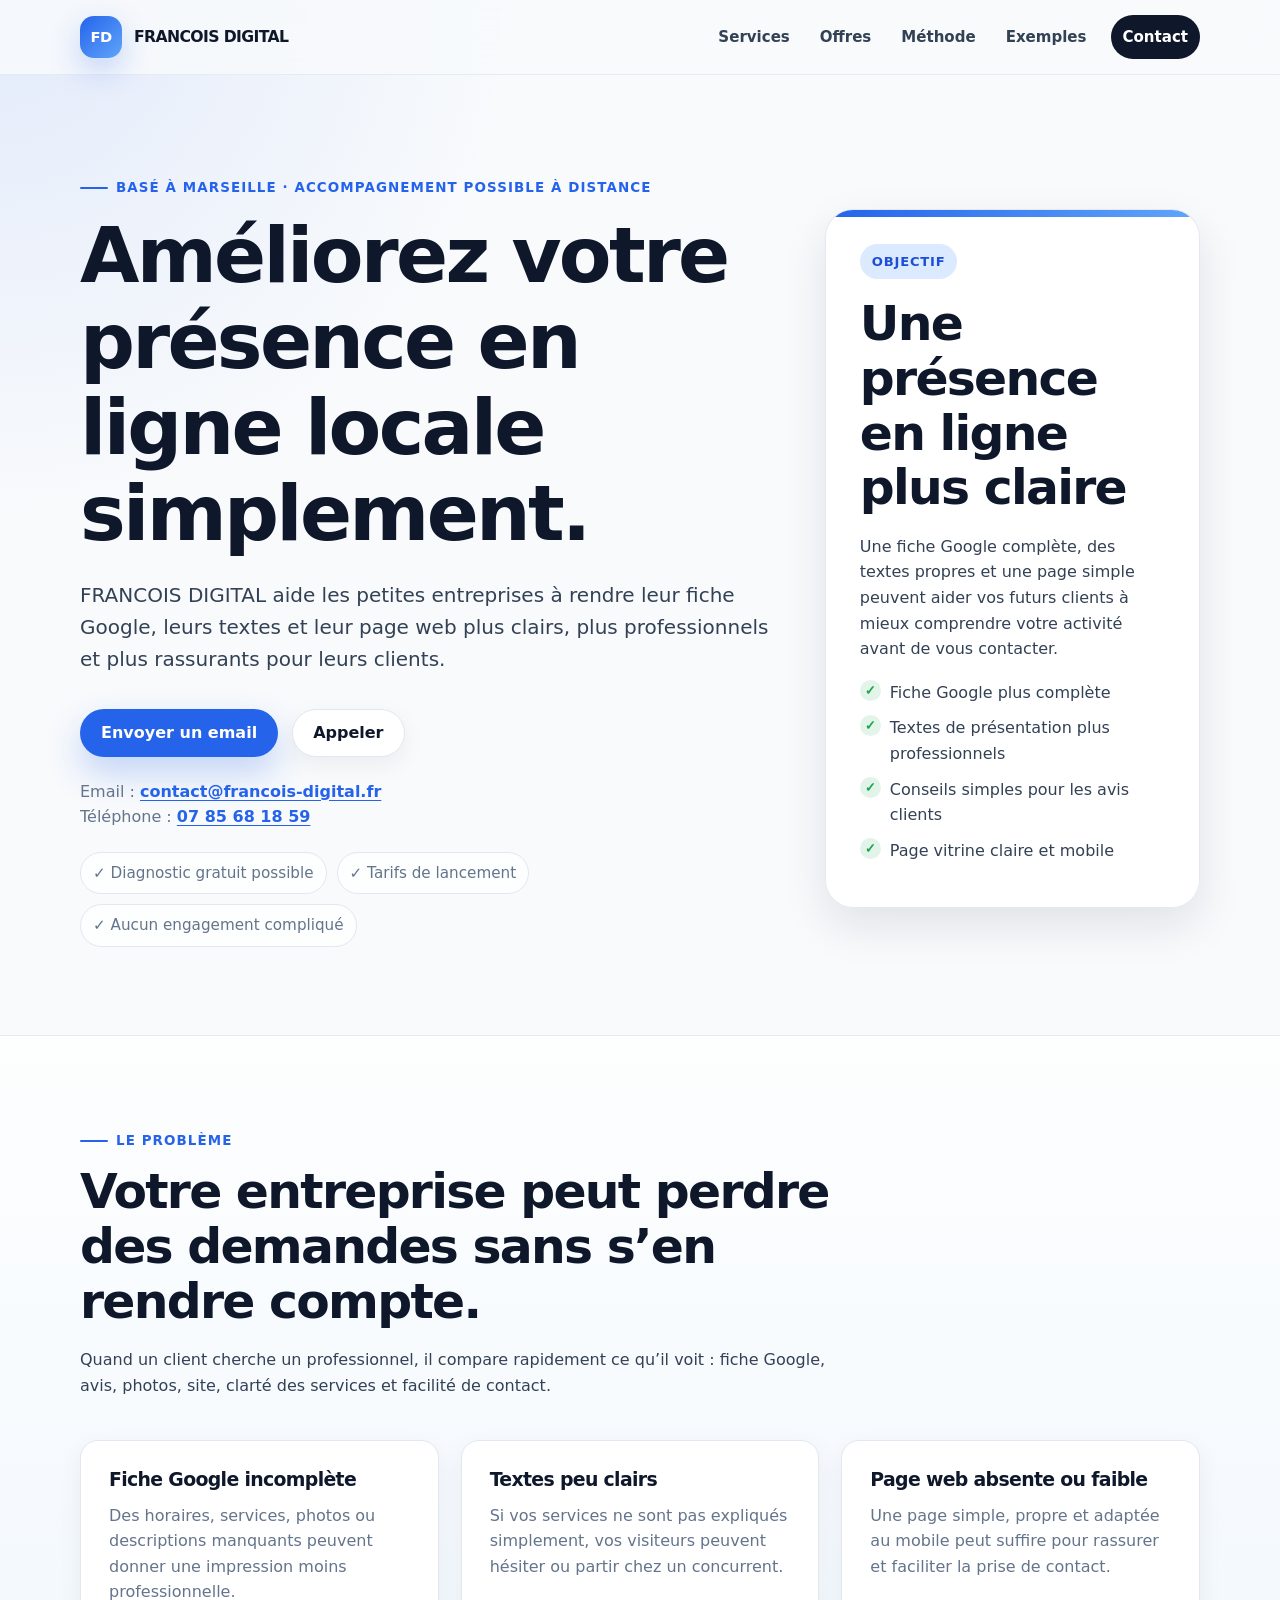
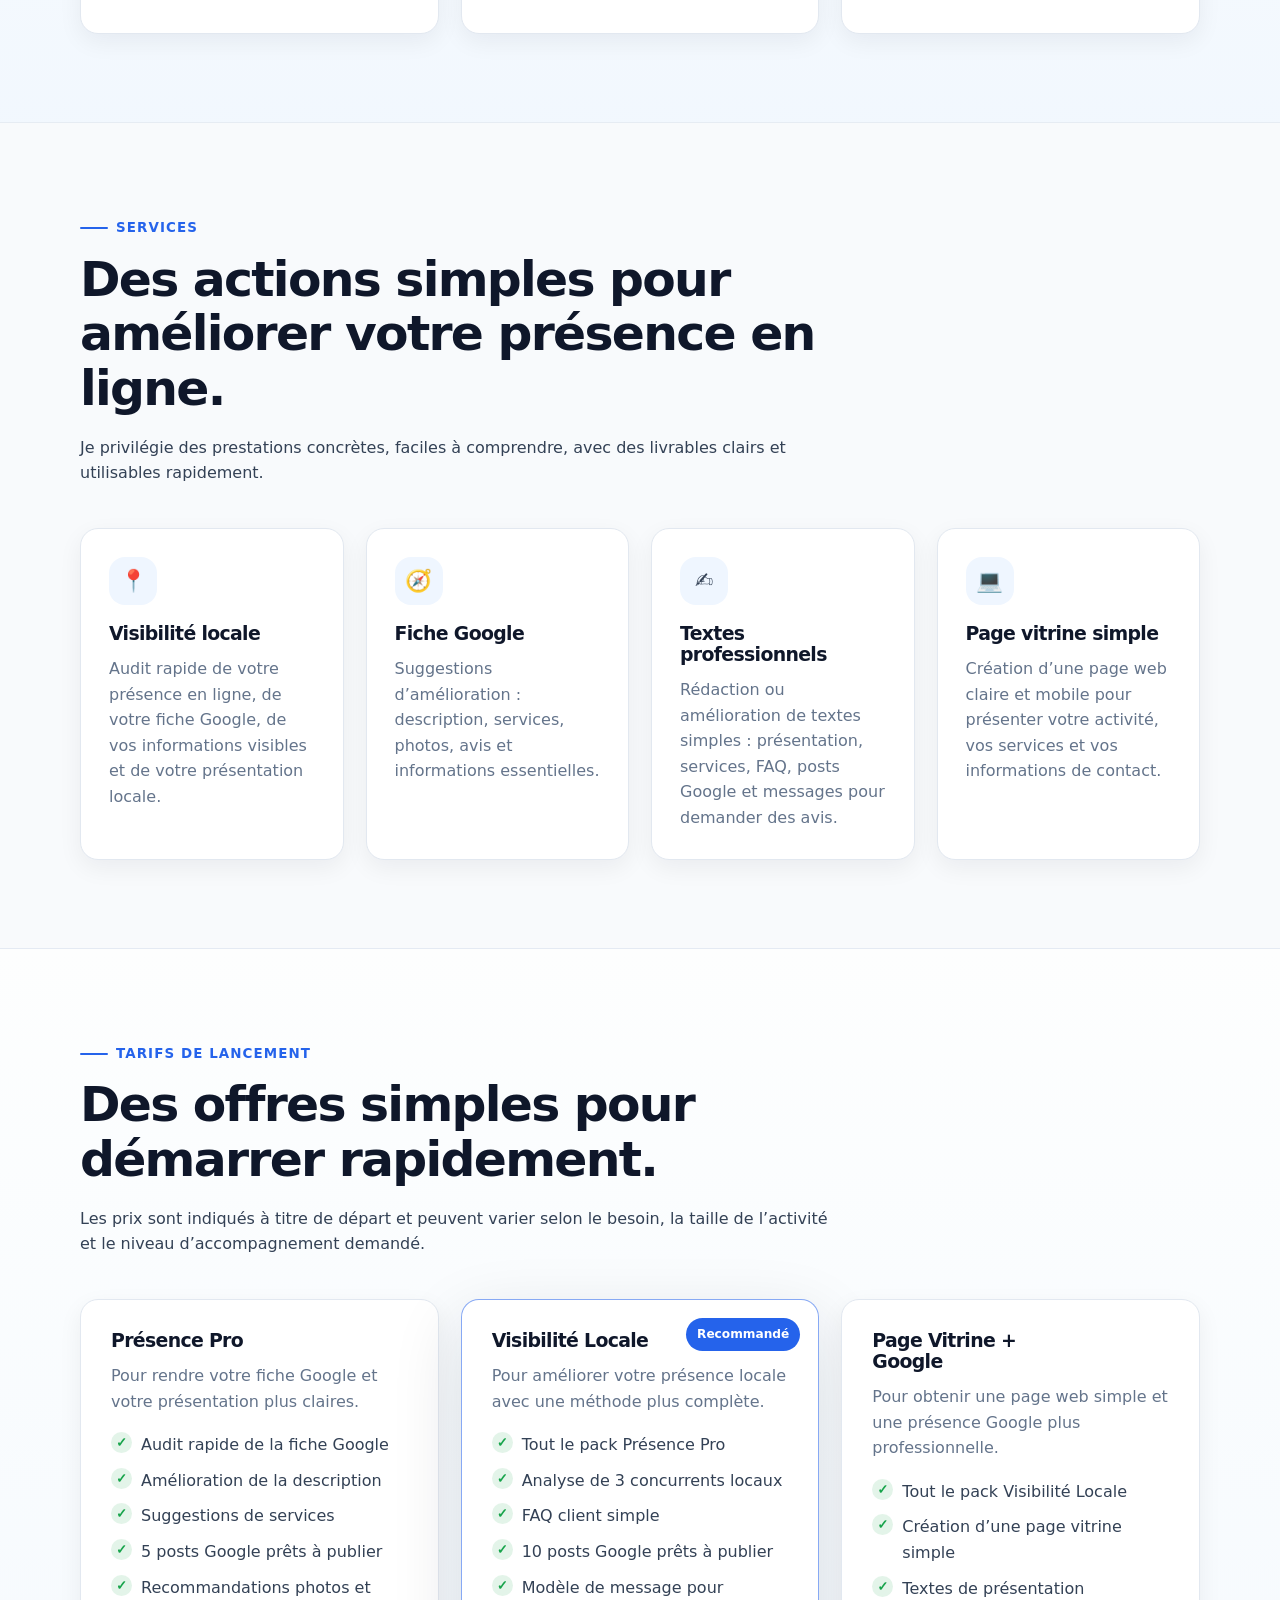
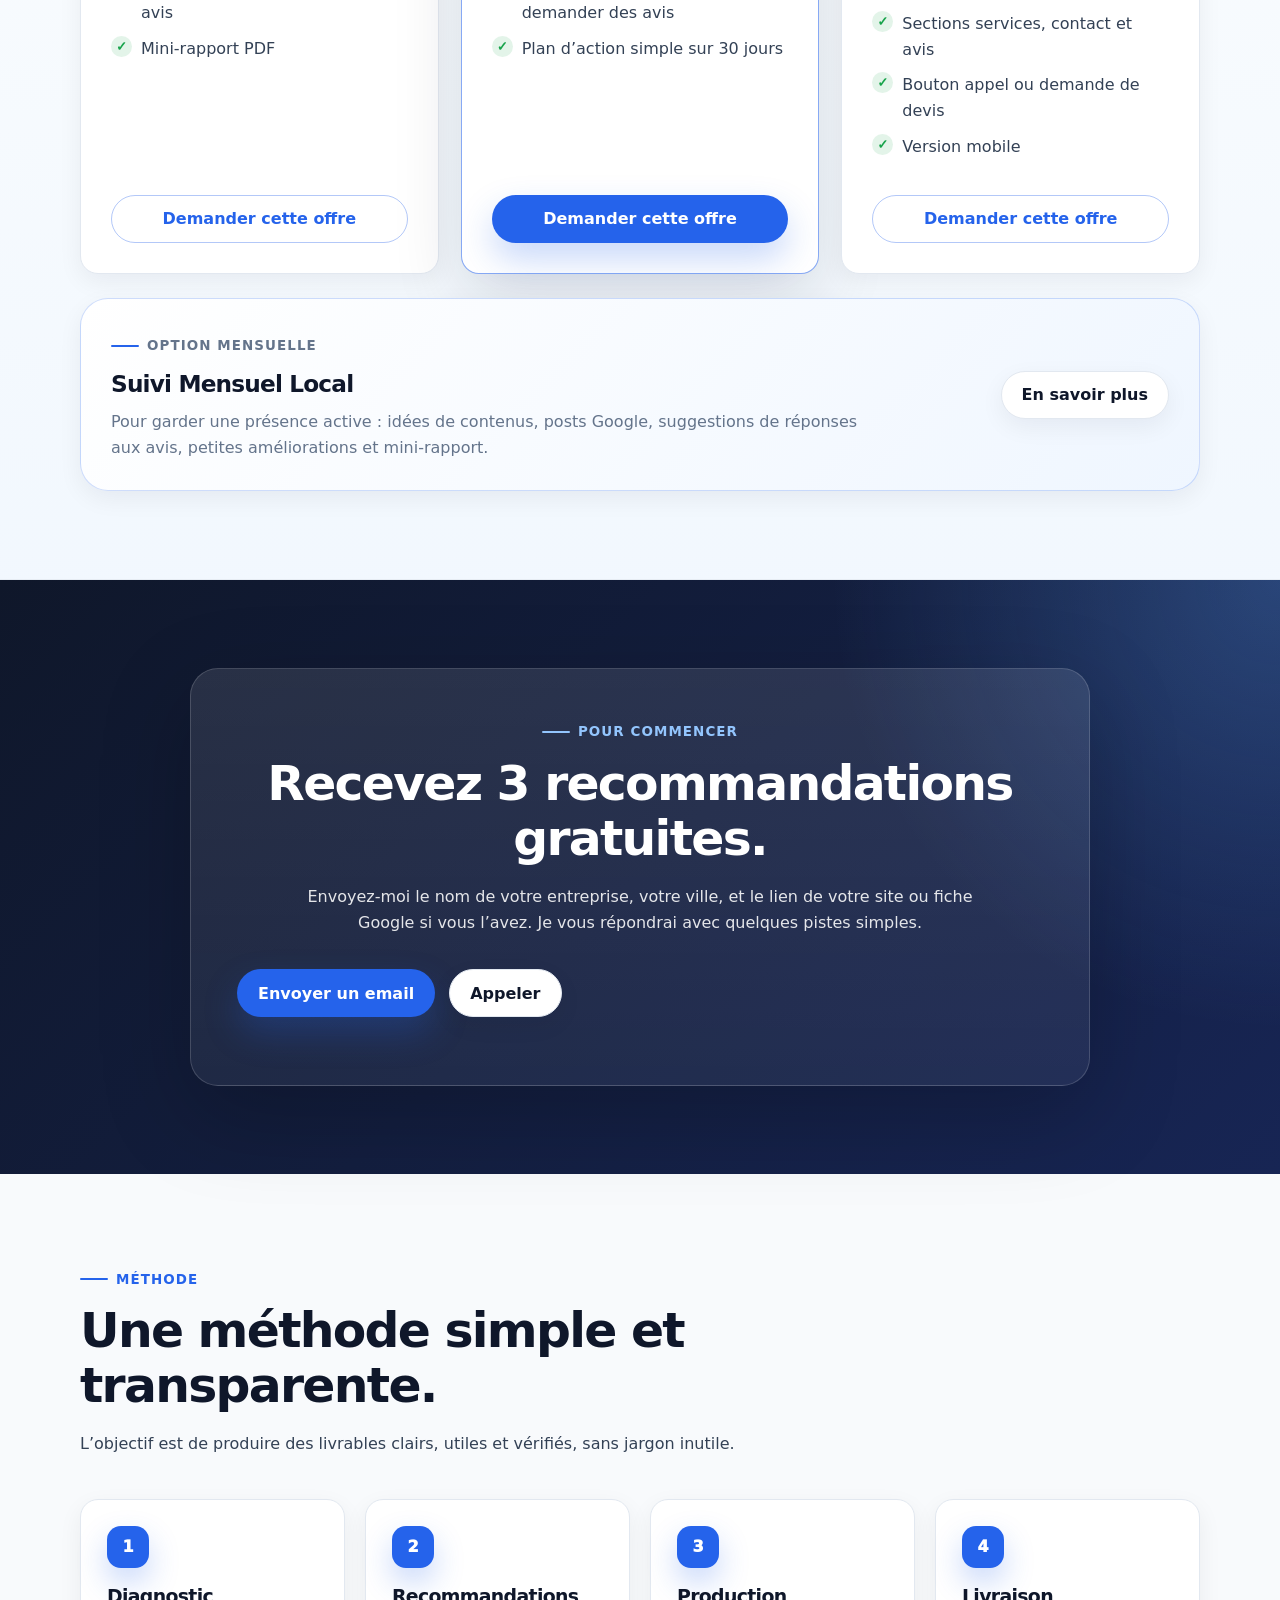
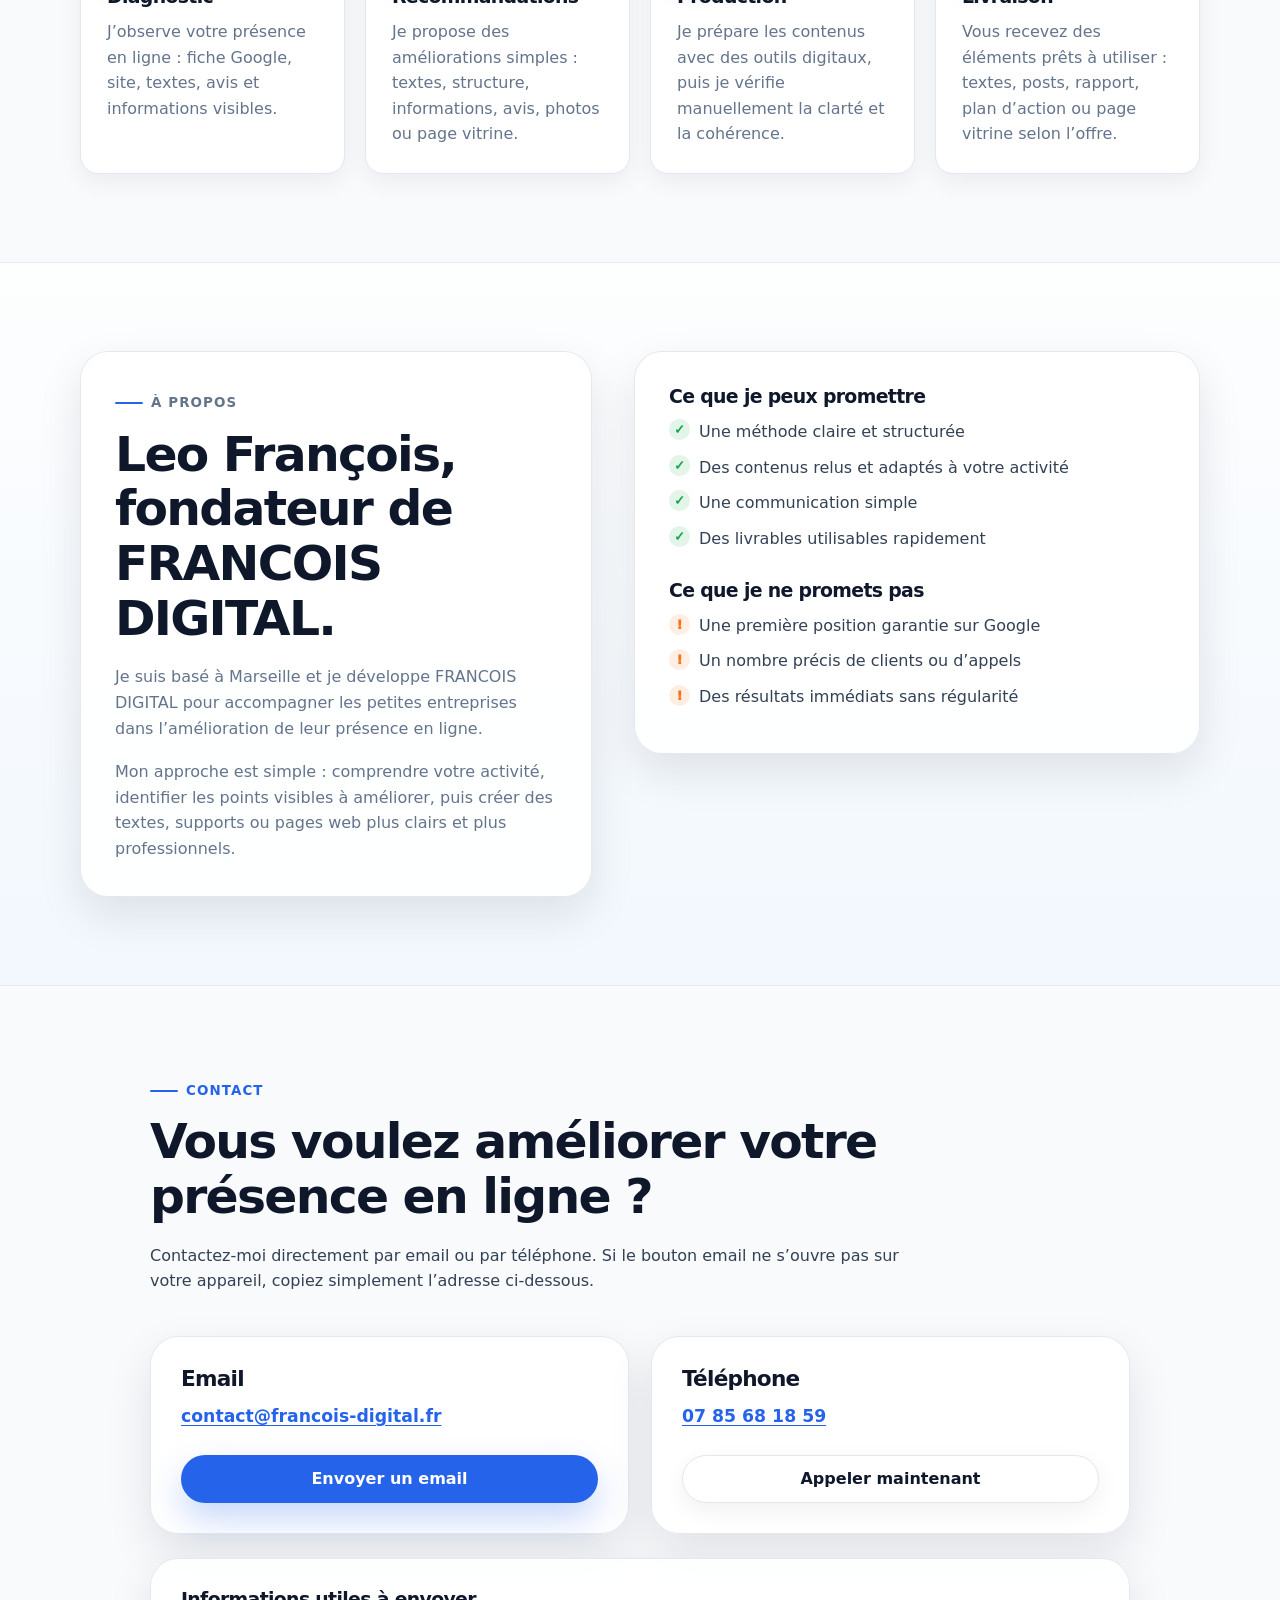
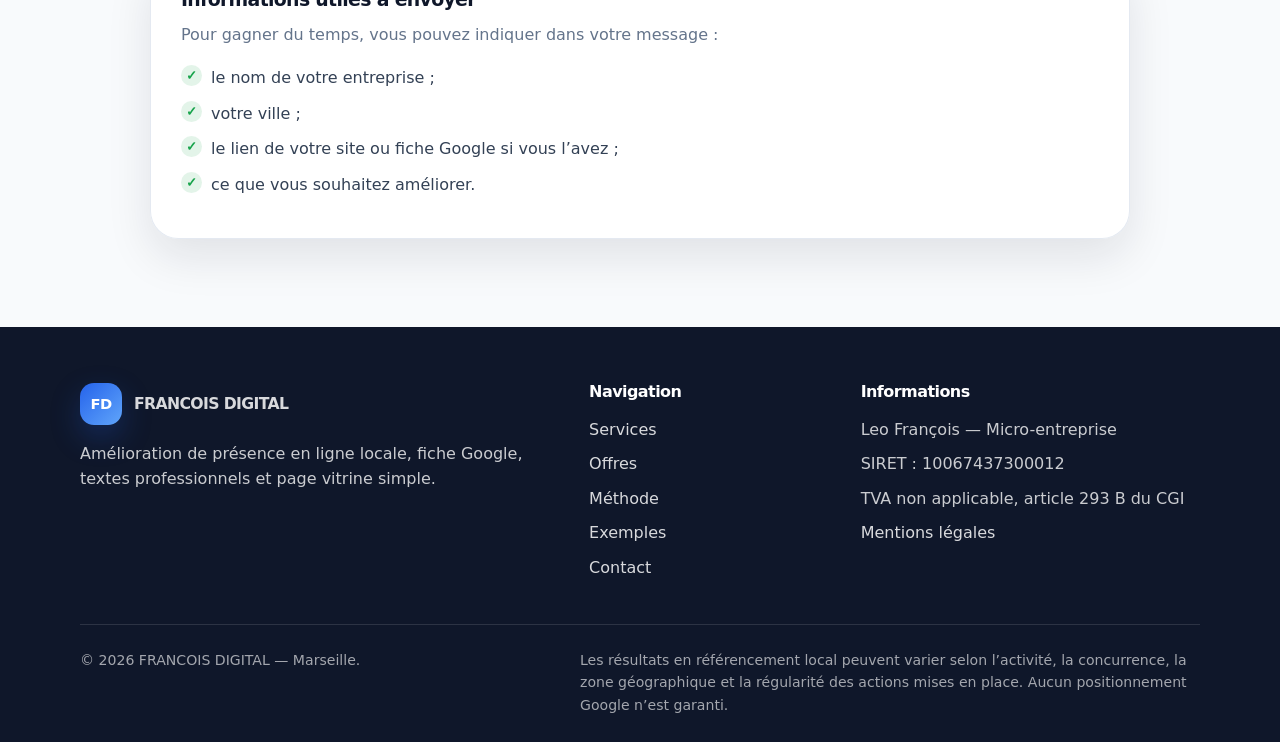
==== commit d7cc8f0b: "Add files via upload" ====
--- a/index.html
+++ b/index.html
@@ -16,7 +16,7 @@
     content="FRANCOIS DIGITAL, visibilité locale Marseille, fiche Google Marseille, page vitrine Marseille, présence en ligne locale"
   />
 
-  <meta name="author" content="Leo François EI - FRANCOIS DIGITAL" />
+  <meta name="author" content="Leo François - FRANCOIS DIGITAL" />
   <meta name="robots" content="index, follow" />
 
   <meta property="og:title" content="FRANCOIS DIGITAL — Présence en ligne locale" />
@@ -36,7 +36,7 @@
     "@context": "https://schema.org",
     "@type": "ProfessionalService",
     "name": "FRANCOIS DIGITAL",
-    "legalName": "Leo François EI",
+    "legalName": "Leo François",
     "url": "https://francois-digital.fr/",
     "email": "contact@francois-digital.fr",
     "telephone": "+33785681859",
@@ -569,7 +569,7 @@
         <h3>Informations</h3>
 
         <ul>
-          <li>Leo François EI — Micro-entreprise</li>
+          <li>Leo François — Micro-entreprise</li>
           <li>SIRET : 10067437300012</li>
           <li>TVA non applicable, article 293 B du CGI</li>
           <li><a href="mentions-legales.html">Mentions légales</a></li>
